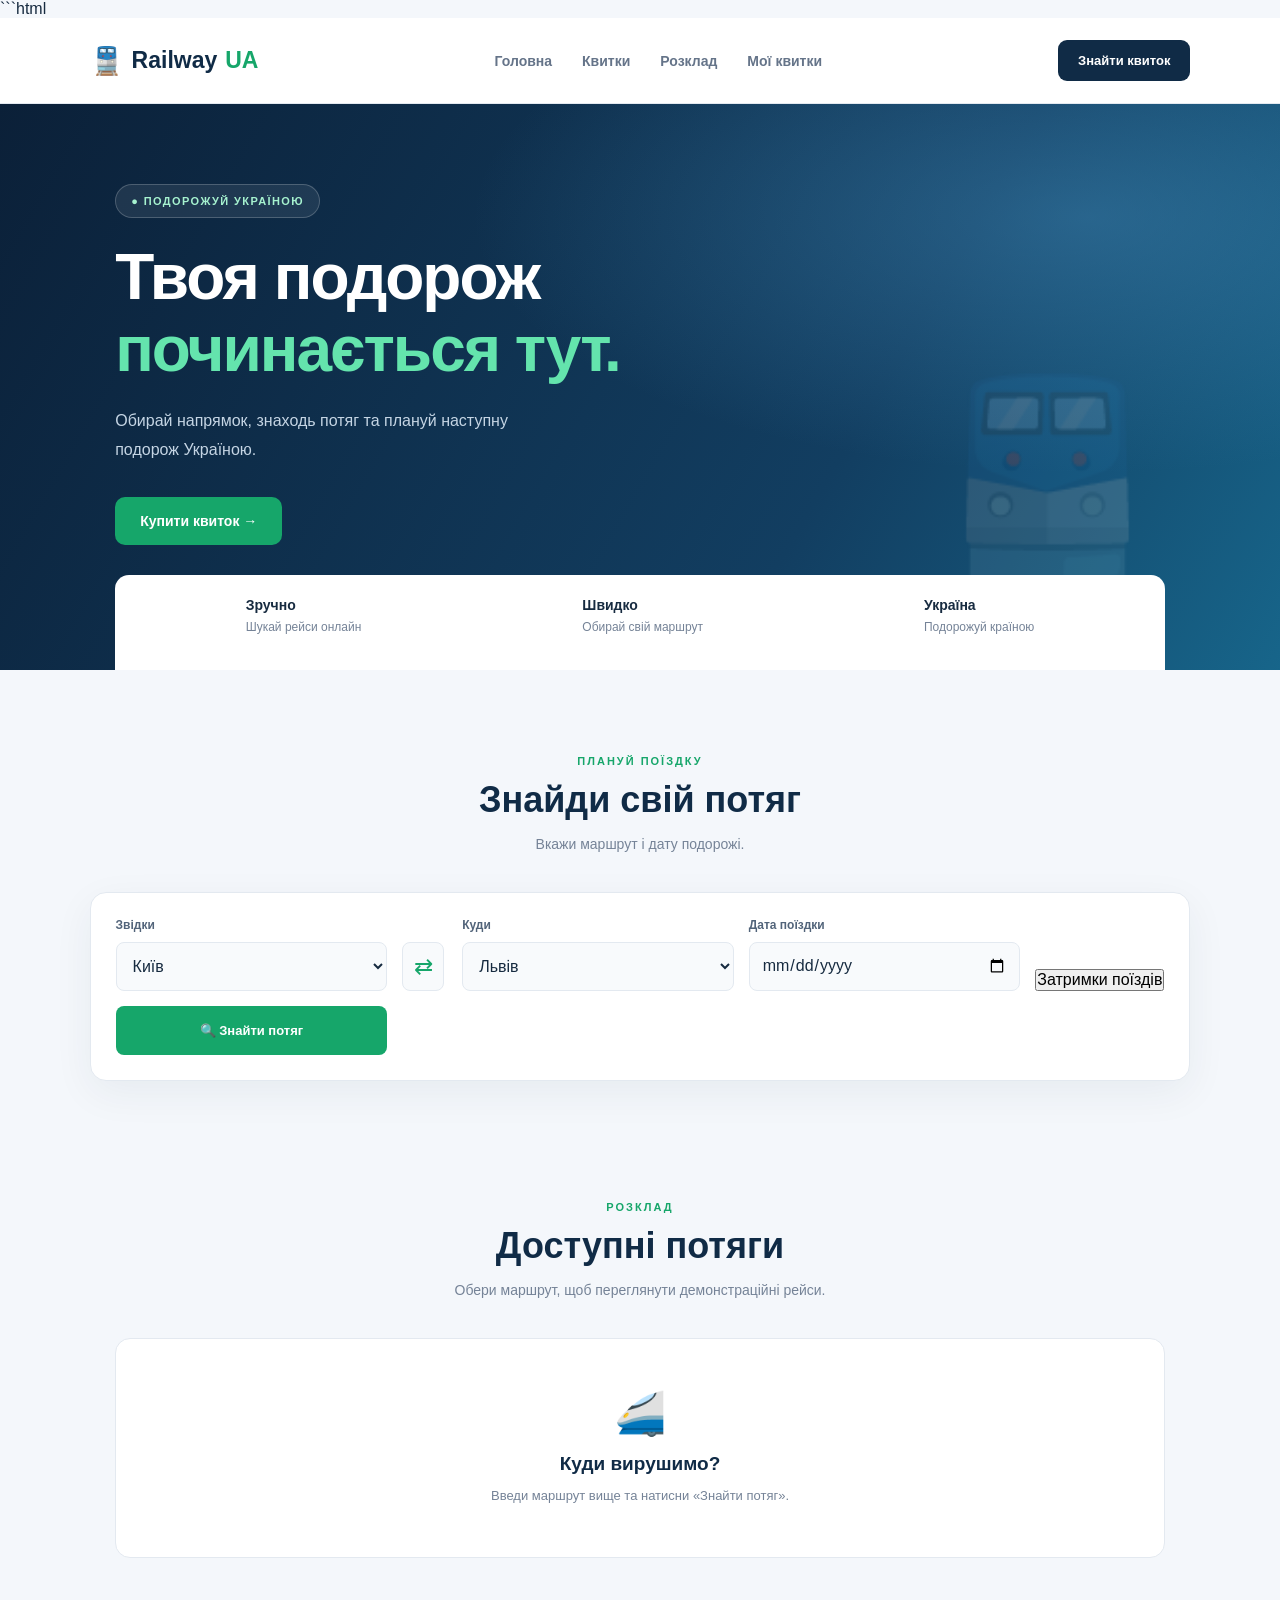
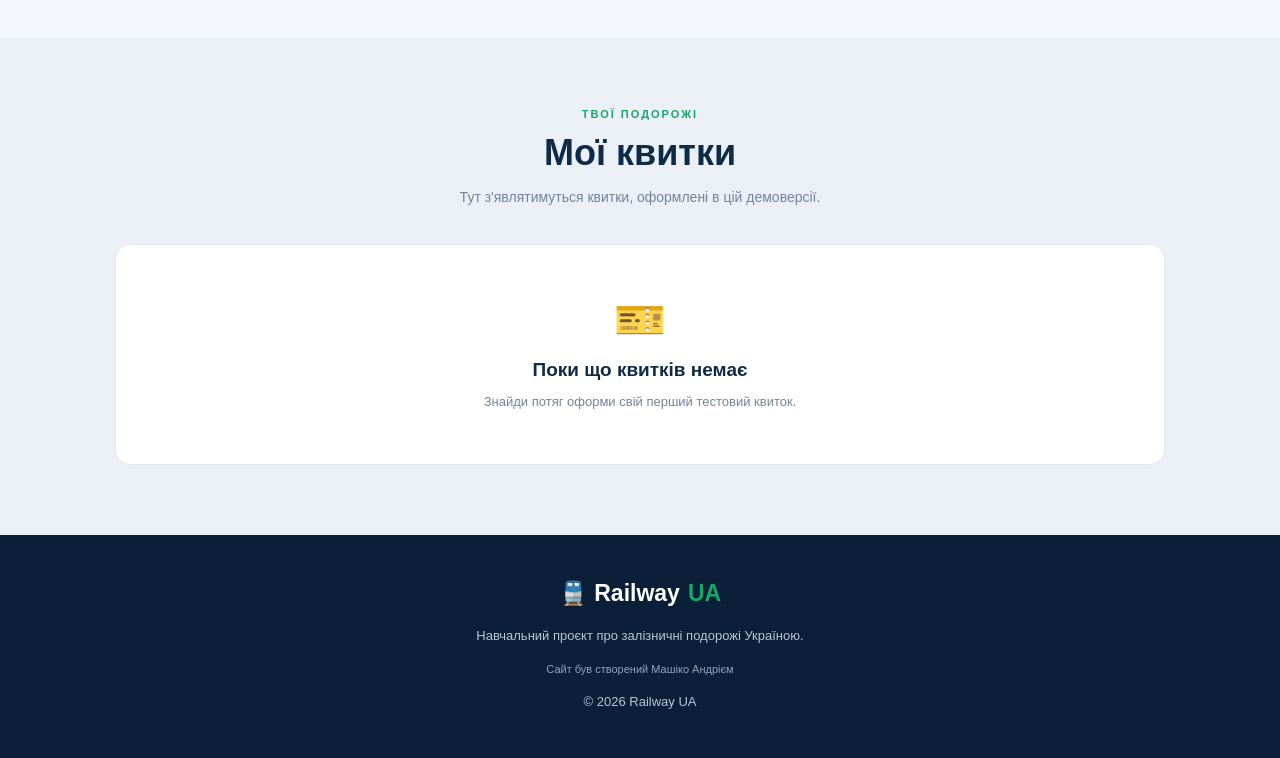
==== index.html @ c81f7837 "змінено назви" ====
```html
<!DOCTYPE html>
<html lang="uk">
<head>
    <meta charset="UTF-8">
    <meta name="viewport" content="width=device-width, initial-scale=1.0">

    <title>Railway UA — Квитки на потяг</title>

    <link rel="stylesheet" href="style.css">
</head>
<body>

    <!-- Шапка сайту -->
    <header class="header">
        <a href="#" class="logo">
            <span class="logo-icon">🚆</span>
            Railway<span>UA</span>
        </a>

        <nav class="navigation">
            <a href="#home">Головна</a>
            <a href="#tickets">Квитки</a>
            <a href="#schedule">Розклад</a>
            <a href="#my-tickets">Мої квитки</a>
        </nav>

        <a href="#tickets" class="header-button">Знайти квиток</a>
    </header>


    <!-- Головний банер -->
    <section class="hero" id="home">

        <div class="hero-content">
            <div class="hero-label">
                ● ПОДОРОЖУЙ УКРАЇНОЮ
            </div>

            <h1>
                Твоя подорож<br>
                <span>починається тут.</span>
            </h1>

            <p>
                Обирай напрямок, знаходь потяг
                та плануй наступну подорож Україною.
            </p>

            <a href="#tickets" class="hero-button">
                Купити квиток →
            </a>
        </div>

        <div class="hero-info">
            <div>
                <strong>Зручно</strong>
                <span>Шукай рейси онлайн</span>
            </div>

            <div>
                <strong>Швидко</strong>
                <span>Обирай свій маршрут</span>
            </div>

            <div>
                <strong>Україна</strong>
                <span>Подорожуй країною</span>
            </div>
        </div>

    </section>


    <!-- Пошук квитків -->
    <section class="booking-section" id="tickets">

        <div class="section-heading">
            <span class="section-label">ПЛАНУЙ ПОЇЗДКУ</span>
            <h2>Знайди свій потяг</h2>
            <p>Вкажи маршрут і дату подорожі.</p>
        </div>

        <form class="booking-form" id="search-form">

            <div class="input-group">
                <label for="from">Звідки</label>

                <select id="from" required>
                    <option value="Київ">Київ</option>
                    <option value="Львів">Львів</option>
                    <option value="Одеса">Одеса</option>
                    <option value="Харків">Харків</option>
                    <option value="Дніпро">Дніпро</option>
                    <option value="Івано-Франківськ">
                        Івано-Франківськ
                    </option>
                </select>
            </div>

            <button
                type="button"
                class="swap-button"
                id="swap-cities"
                title="Поміняти міста місцями"
            >
                ⇄
            </button>

            <div class="input-group">
                <label for="to">Куди</label>

                <select id="to" required>
                    <option value="Львів">Львів</option>
                    <option value="Київ">Київ</option>
                    <option value="Одеса">Одеса</option>
                    <option value="Харків">Харків</option>
                    <option value="Дніпро">Дніпро</option>
                    <option value="Івано-Франківськ">
                        Івано-Франківськ
                    </option>
                </select>
            </div>

            <div class="input-group">
                <label for="date">Дата поїздки</label>
                <input type="date" id="date" required>
            </div>

            <button onclick="window.location.href='zapiznec.html'">
                Затримки поїздів
            </button>

            <button type="submit" class="search-button">
                🔍 Знайти потяг
            </button>

        </form>

    </section>


    <!-- Розклад потягів -->
    <section class="schedule-section" id="schedule">

        <div class="section-heading">
            <span class="section-label">РОЗКЛАД</span>
            <h2>Доступні потяги</h2>
            <p id="results-description">
                Обери маршрут, щоб переглянути демонстраційні рейси.
            </p>
        </div>

        <div id="train-results" class="train-results">

            <div class="empty-state">
                <div class="empty-icon">🚄</div>
                <h3>Куди вирушимо?</h3>
                <p>Введи маршрут вище та натисни «Знайти потяг».</p>
            </div>

        </div>

    </section>


    <!-- Мої квитки -->
    <section class="my-tickets-section" id="my-tickets">

        <div class="section-heading">
            <span class="section-label">ТВОЇ ПОДОРОЖІ</span>
            <h2>Мої квитки</h2>
            <p>Тут з'являтимуться квитки, оформлені в цій демоверсії.</p>
        </div>

        <div id="my-tickets-list" class="my-tickets-list">
            <div class="empty-state">
                <div class="empty-icon">🎫</div>
                <h3>Поки що квитків немає</h3>
                <p>Знайди потяг  оформи свій перший тестовий квиток.</p>
            </div>
        </div>

    </section>


    <!-- Підвал -->
    <footer class="footer">

        <a href="#home" class="logo footer-logo">
            🚆 Railway<span>UA</span>
        </a>

        <p>Навчальний проєкт про залізничні подорожі Україною.</p>

        <p class="footer-small">
            Сайт був створений Машіко Андрієм
        </p>

        <p>© 2026 Railway UA</p>

    </footer>


    <!-- Модальне вікно оформлення квитка -->
    <div class="modal-overlay" id="ticket-modal">

        <div class="modal">

            <button
                type="button"
                class="close-modal"
                id="close-modal"
                aria-label="Закрити"
            >
                
            </button>

            <div class="modal-icon">🎫</div>

            <h2>Оформлення квитка</h2>

            <p id="selected-train-info"></p>

            <form id="passenger-form">

                <div class="input-group">
                    <label for="passenger-name">Ім'я пасажира</label>

                    <input
                        type="text"
                        id="passenger-name"
                        placeholder="Наприклад, Андрій"
                        maxlength="60"
                        required
                    >
                </div>

                <div class="input-group">
                    <label for="seat">Місце у вагоні</label>

                    <select id="seat" required>
                        <option value="">Обери місце</option>
                        <option value="1">Місце 1</option>
                        <option value="2">Місце 2</option>
                        <option value="3">Місце 3</option>
                        <option value="4">Місце 4</option>
                        <option value="5">Місце 5</option>
                        <option value="6">Місце 6</option>
                    </select>
                </div>

                <button type="submit" class="search-button">
                    Оформити тестовий квиток
                </button>

            </form>

            <p class="demo-notice">
                Це демонстрація. Оплата не здійснюється.
            </p>

        </div>

    </div>


    <script src="script.js"></script>

</body>
</html>
---- style.css ----
:root {
    --blue: #102b46;
    --blue-light: #19466d;
    --green: #16a66a;
    --green-hover: #118653;
    --background: #f4f7fb;
    --text: #172b40;
    --muted: #758397;
    --white: #ffffff;
    --border: #e3e9f0;
}

* {
    margin: 0;
    padding: 0;
    box-sizing: border-box;
}

html {
    scroll-behavior: smooth;
    scroll-padding-top: 100px;
}

body {
    font-family: 'Inter', sans-serif;
    background: var(--background);
    color: var(--text);
}

a {
    text-decoration: none;
    color: inherit;
}

button,
input,
select {
    font: inherit;
}

button,
a,
select {
    -webkit-tap-highlight-color: transparent;
}

/* ШАПКА */

.header {
    height: 86px;
    padding: 0 7%;
    background: var(--white);
    display: flex;
    align-items: center;
    justify-content: space-between;
    gap: 25px;
    border-bottom: 1px solid var(--border);
}

.logo {
    display: flex;
    align-items: center;
    gap: 8px;
    color: var(--blue);
    font-size: 23px;
    font-weight: 800;
    white-space: nowrap;
}

.logo span:last-child {
    color: var(--green);
}

.logo-icon {
    font-size: 27px;
}

.navigation {
    display: flex;
    align-items: center;
    gap: 30px;
}

.navigation a {
    color: #657489;
    font-size: 14px;
    font-weight: 600;
    transition: color 0.2s;
}

.navigation a:hover {
    color: var(--green);
}

.header-button {
    background: var(--blue);
    color: white;
    padding: 13px 20px;
    border-radius: 9px;
    font-size: 13px;
    font-weight: 700;
    transition: 0.2s;
}

.header-button:hover {
    background: var(--green);
    transform: translateY(-2px);
}

/* ГОЛОВНИЙ БАНЕР */

.hero {
    position: relative;
    overflow: hidden;
    min-height: 490px;
    padding: 80px 9% 125px;
    color: white;

    background:
        radial-gradient(
            ellipse at 85% 20%,
            rgba(67, 139, 185, 0.45),
            transparent 40%
        ),
        linear-gradient(
            120deg,
            #0b2038,
            #123e61 65%,
            #17658a
        );
}

.hero::before {
    content: '🚆';
    position: absolute;
    right: 7%;
    bottom: 35px;
    font-size: clamp(100px, 18vw, 230px);
    opacity: 0.15;
    transform: scaleX(-1);
    pointer-events: none;
}

.hero-content {
    position: relative;
    z-index: 1;
    max-width: 670px;
    animation: appear 0.8s ease;
}

.hero-label {
    display: inline-block;
    padding: 10px 15px;
    border: 1px solid rgba(255, 255, 255, 0.2);
    border-radius: 30px;
    background: rgba(255, 255, 255, 0.08);
    color: #a6f2cf;
    font-size: 11px;
    font-weight: 800;
    letter-spacing: 1.4px;
    margin-bottom: 24px;
}

.hero h1 {
    font-size: clamp(36px, 5vw, 64px);
    line-height: 1.12;
    letter-spacing: -2px;
    margin-bottom: 22px;
}

.hero h1 span {
    color: #64e4ad;
}

.hero-content > p {
    max-width: 450px;
    color: #c5d5e4;
    font-size: 16px;
    line-height: 1.8;
    margin-bottom: 32px;
}

.hero-button {
    display: inline-block;
    padding: 16px 25px;
    border-radius: 10px;
    background: var(--green);
    color: white;
    font-size: 14px;
    font-weight: 700;
    transition: 0.25s;
}

.hero-button:hover {
    background: #1ac781;
    transform: translateY(-3px);
    box-shadow: 0 8px 25px rgba(22, 166, 106, 0.25);
}

.hero-info {
    position: absolute;
    z-index: 2;
    bottom: 0;
    left: 9%;
    right: 9%;
    min-height: 95px;
    padding: 22px 30px;
    background: white;
    color: var(--text);
    border-radius: 14px 14px 0 0;
    display: flex;
    justify-content: space-around;
    gap: 20px;
}

.hero-info div {
    display: flex;
    flex-direction: column;
    gap: 7px;
}

.hero-info strong {
    font-size: 14px;
}

.hero-info span {
    color: var(--muted);
    font-size: 12px;
}

/* ЗАГОЛОВКИ */

.section-heading {
    text-align: center;
    margin-bottom: 35px;
}

.section-label {
    display: inline-block;
    margin-bottom: 12px;
    color: var(--green);
    font-size: 11px;
    font-weight: 800;
    letter-spacing: 2px;
}

.section-heading h2 {
    color: var(--blue);
    font-size: clamp(25px, 3vw, 36px);
    margin-bottom: 12px;
}

.section-heading p {
    color: var(--muted);
    font-size: 14px;
    line-height: 1.7;
}

/* ПОШУК КВИТКІВ */

.booking-section {
    padding: 85px 7% 60px;
}

.booking-form {
    max-width: 1150px;
    margin: 0 auto;
    padding: 25px;
    display: grid;
    grid-template-columns: 1fr 45px 1fr 1fr auto;
    align-items: end;
    gap: 15px;
    background: white;
    border: 1px solid var(--border);
    border-radius: 16px;
    box-shadow: 0 12px 40px rgba(16, 43, 70, 0.06);
}

.input-group {
    display: flex;
    flex-direction: column;
    gap: 10px;
    min-width: 0;
}

.input-group label {
    color: #52647a;
    font-size: 12px;
    font-weight: 700;
}

.input-group select,
.input-group input {
    width: 100%;
    min-width: 0;
    height: 49px;
    padding: 0 12px;
    color: var(--text);
    background: #f8fafc;
    border: 1px solid var(--border);
    border-radius: 8px;
    outline: none;
    transition: 0.2s;
}

.input-group select:focus,
.input-group input:focus {
    border-color: var(--green);
    box-shadow: 0 0 0 3px rgba(22, 166, 106, 0.1);
}

.swap-button {
    width: 42px;
    height: 49px;
    border: 1px solid var(--border);
    border-radius: 8px;
    background: #f8fafc;
    color: var(--green);
    font-size: 23px;
    cursor: pointer;
    transition: 0.2s;
}

.swap-button:hover {
    background: #e6f8ef;
    transform: rotate(180deg);
}

.search-button {
    min-height: 49px;
    padding: 0 20px;
    border: none;
    border-radius: 8px;
    background: var(--green);
    color: white;
    font-size: 13px;
    font-weight: 700;
    cursor: pointer;
    transition: 0.2s;
}

.search-button:hover {
    background: var(--green-hover);
    transform: translateY(-2px);
}

/* РОЗКЛАД */

.schedule-section {
    padding: 60px 7% 80px;
}

.train-results,
.my-tickets-list {
    max-width: 1050px;
    margin: 0 auto;
    display: flex;
    flex-direction: column;
    gap: 18px;
}

.empty-state {
    padding: 50px 20px;
    text-align: center;
    background: white;
    border: 1px solid var(--border);
    border-radius: 15px;
}

.empty-icon {
    margin-bottom: 15px;
    font-size: 42px;
}

.empty-state h3 {
    margin-bottom: 10px;
    color: var(--blue);
    font-size: 19px;
}

.empty-state p {
    color: var(--muted);
    font-size: 13px;
    line-height: 1.7;
}

.train-card {
    display: grid;
    grid-template-columns: 1fr 1.5fr 1fr auto;
    align-items: center;
    gap: 25px;
    padding: 25px;
    background: white;
    border: 1px solid var(--border);
    border-radius: 14px;
    transition: 0.25s;
}

.train-card:hover {
    transform: translateY(-3px);
    box-shadow: 0 10px 30px rgba(16, 43, 70, 0.07);
    border-color: #b5e8d0;
}

.train-number {
    display: inline-block;
    margin-bottom: 9px;
    color: var(--green);
    font-size: 11px;
    font-weight: 800;
}

.train-name {
    color: var(--blue);
    font-size: 15px;
    font-weight: 800;
}

.train-route {
    display: flex;
    align-items: center;
    gap: 13px;
}

.train-time {
    color: var(--blue);
    font-size: 22px;
    font-weight: 800;
}

.train-city {
    margin-top: 6px;
    color: var(--muted);
    font-size: 12px;
}

.route-line {
    flex: 1;
    min-width: 25px;
    text-align: center;
    color: var(--green);
}

.train-duration {
    color: var(--muted);
    font-size: 12px;
    text-align: center;
    margin-top: 8px;
}

.train-price {
    color: var(--blue);
    font-size: 23px;
    font-weight: 800;
    white-space: nowrap;
}

.train-price small {
    font-size: 12px;
}

.buy-button {
    padding: 13px 18px;
    border: none;
    border-radius: 8px;
    background: var(--blue);
    color: white;
    font-size: 12px;
    font-weight: 700;
    cursor: pointer;
    transition: 0.2s;
}

.buy-button:hover {
    background: var(--green);
}

/* МОЇ КВИТКИ */

.my-tickets-section {
    padding: 70px 7%;
    background: #eaf0f6;
}

.ticket-card {
    padding: 25px;
    background: white;
    border: 1px solid var(--border);
    border-left: 5px solid var(--green);
    border-radius: 12px;
}

.ticket-card h3 {
    color: var(--blue);
    margin-bottom: 14px;
}

.ticket-card p {
    margin: 8px 0;
    color: #657489;
    font-size: 14px;
    overflow-wrap: anywhere;
}

.ticket-status {
    display: inline-block;
    margin-top: 12px;
    padding: 7px 11px;
    border-radius: 20px;
    background: #e6f8ef;
    color: #118653;
    font-size: 11px;
    font-weight: 800;
}

/* МОДАЛЬНЕ ВІКНО */

.modal-overlay {
    position: fixed;
    inset: 0;
    z-index: 100;
    padding: 20px;
    background: rgba(6, 21, 37, 0.72);
    display: none;
    align-items: center;
    justify-content: center;
    overflow-y: auto;
}

.modal-overlay.active {
    display: flex;
}

.modal {
    position: relative;
    width: 100%;
    max-width: 440px;
    padding: 35px;
    background: white;
    border-radius: 18px;
    animation: appear 0.25s ease;
}

.close-modal {
    position: absolute;
    top: 15px;
    right: 18px;
    width: 35px;
    height: 35px;
    border: none;
    border-radius: 50%;
    background: #f0f3f7;
    color: var(--blue);
    font-size: 25px;
    cursor: pointer;
}

.modal-icon {
    margin-bottom: 15px;
    font-size: 42px;
}

.modal h2 {
    margin-bottom: 15px;
    color: var(--blue);
    font-size: 25px;
}

#selected-train-info {
    margin-bottom: 25px;
    color: var(--muted);
    font-size: 13px;
    line-height: 1.8;
}

#passenger-form {
    display: flex;
    flex-direction: column;
    gap: 20px;
}

#passenger-form .search-button {
    width: 100%;
}

.demo-notice {
    margin-top: 20px;
    color: var(--muted);
    font-size: 11px;
    text-align: center;
    line-height: 1.6;
}

/* ПІДВАЛ */

.footer {
    padding: 45px 7%;
    background: #0b2038;
    color: #b8c7d7;
    text-align: center;
}

.footer-logo {
    justify-content: center;
    margin-bottom: 18px;
    color: white;
}

.footer > p {
    margin-top: 13px;
    font-size: 13px;
    line-height: 1.7;
}

.footer-small {
    color: #91a5b9;
    font-size: 11px !important;
}

/* АНІМАЦІЇ */

@keyframes appear {
    from {
        opacity: 0;
        transform: translateY(15px);
    }

    to {
        opacity: 1;
        transform: translateY(0);
    }
}

/* АДАПТИВНІСТЬ */

@media (max-width: 1050px) {
    .header {
        padding: 0 4%;
    }

    .navigation {
        gap: 15px;
    }

    .booking-form {
        grid-template-columns: 1fr 42px 1fr;
    }

    .booking-form .input-group:nth-of-type(3) {
        grid-column: 1 / 3;
    }

    .booking-form .search-button {
        grid-column: 3;
    }

    .train-card {
        grid-template-columns: 1fr 1.5fr;
    }

    .train-price {
        align-self: center;
    }

    .buy-button {
        justify-self: end;
    }
}

@media (max-width: 700px) {
    .header {
        min-height: 75px;
        height: auto;
        padding: 18px 5%;
        flex-wrap: wrap;
    }

    .logo {
        font-size: 20px;
    }

    .navigation {
        order: 3;
        width: 100%;
        justify-content: center;
        flex-wrap: wrap;
        gap: 15px 20px;
    }

    .navigation a {
        font-size: 12px;
    }

    .header-button {
        padding: 11px 13px;
        font-size: 11px;
    }

    .hero {
        min-height: 520px;
        padding: 65px 6% 145px;
    }

    .hero h1 {
        letter-spacing: -1px;
    }

    .hero-info {
        left: 0;
        right: 0;
        padding: 18px 5%;
        gap: 12px;
    }

    .hero-info strong {
        font-size: 12px;
    }

    .hero-info span {
        font-size: 10px;
        line-height: 1.5;
    }

    .booking-section,
    .schedule-section,
    .my-tickets-section {
        padding: 55px 5%;
    }

    .booking-form {
        grid-template-columns: 1fr;
        padding: 20px;
    }

    .booking-form .input-group:nth-of-type(3),
    .booking-form .search-button {
        grid-column: auto;
    }

    .swap-button {
        justify-self: center;
        transform: rotate(90deg);
    }

    .swap-button:hover {
        transform: rotate(270deg);
    }

    .train-card {
        grid-template-columns: 1fr;
        gap: 18px;
        padding: 22px;
    }

    .train-route {
        max-width: 100%;
    }

    .buy-button {
        width: 100%;
    }

    .modal {
        padding: 30px 22px;
    }
}
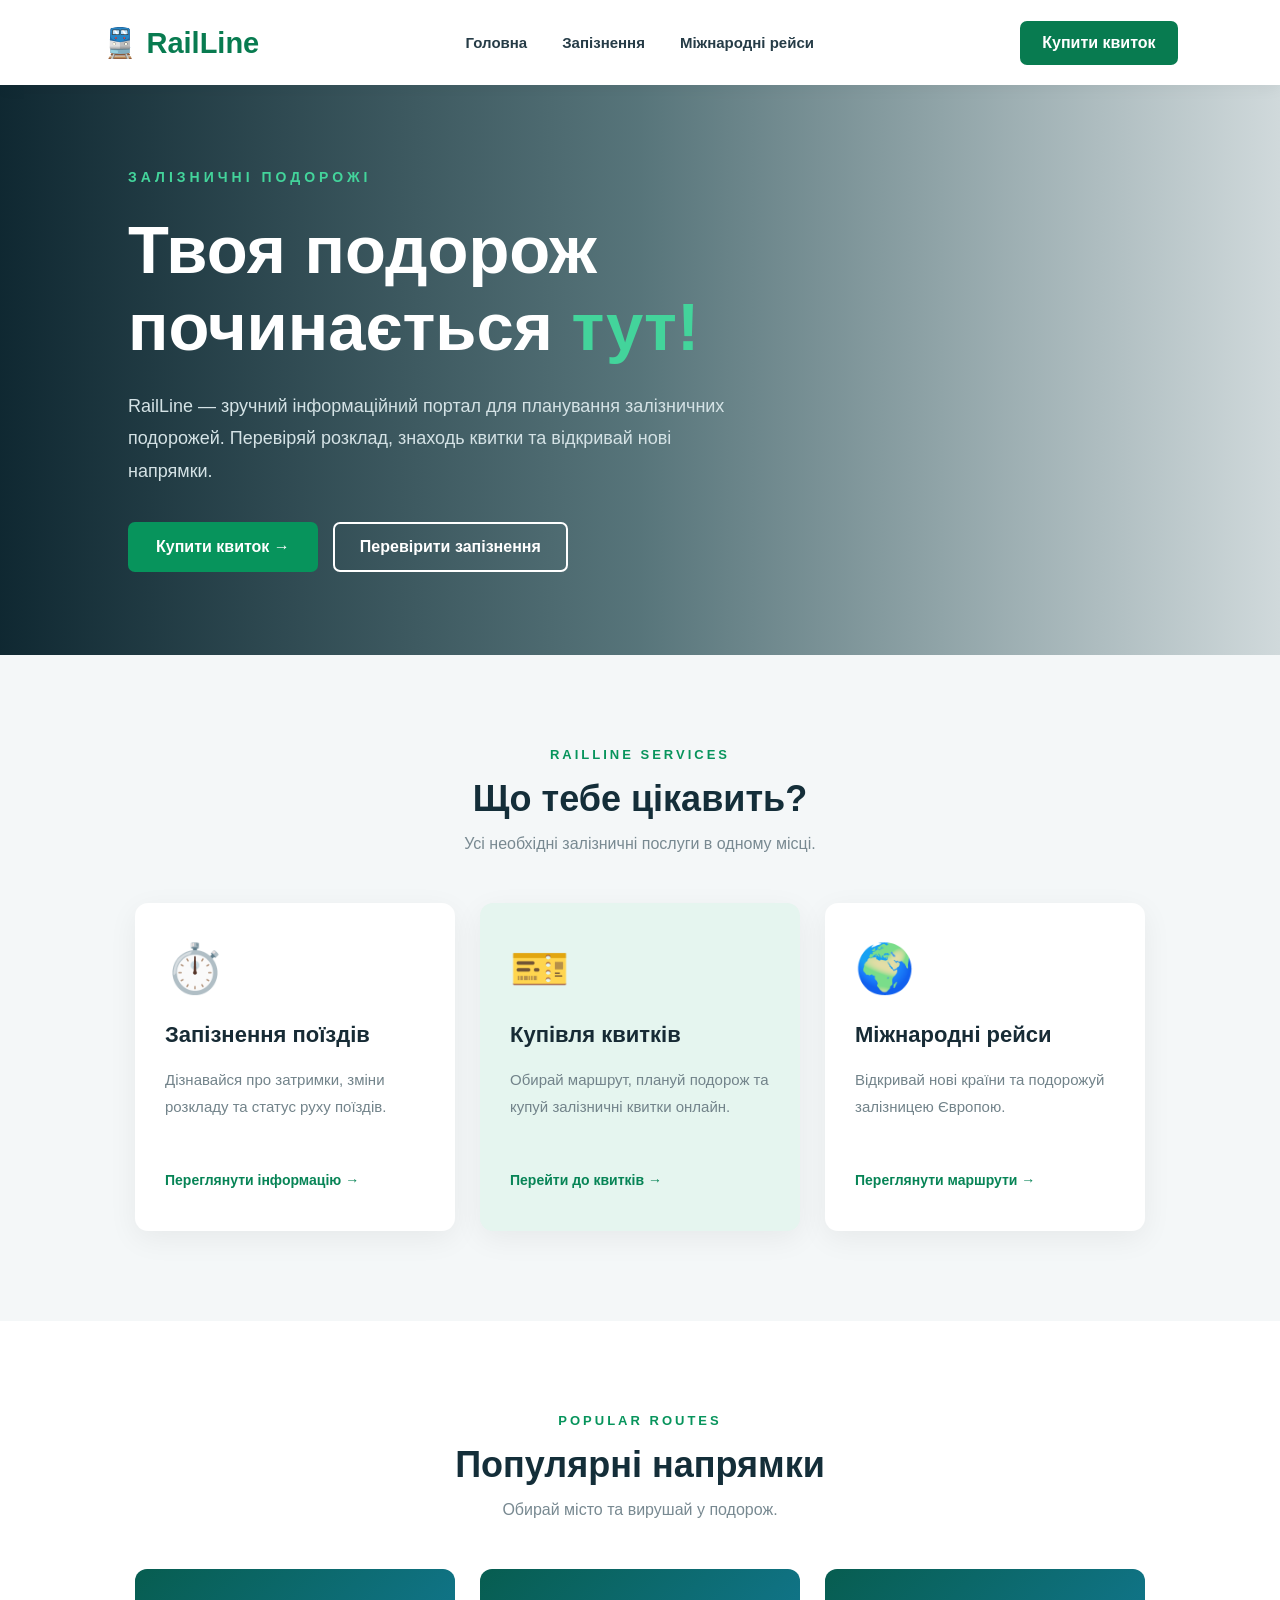
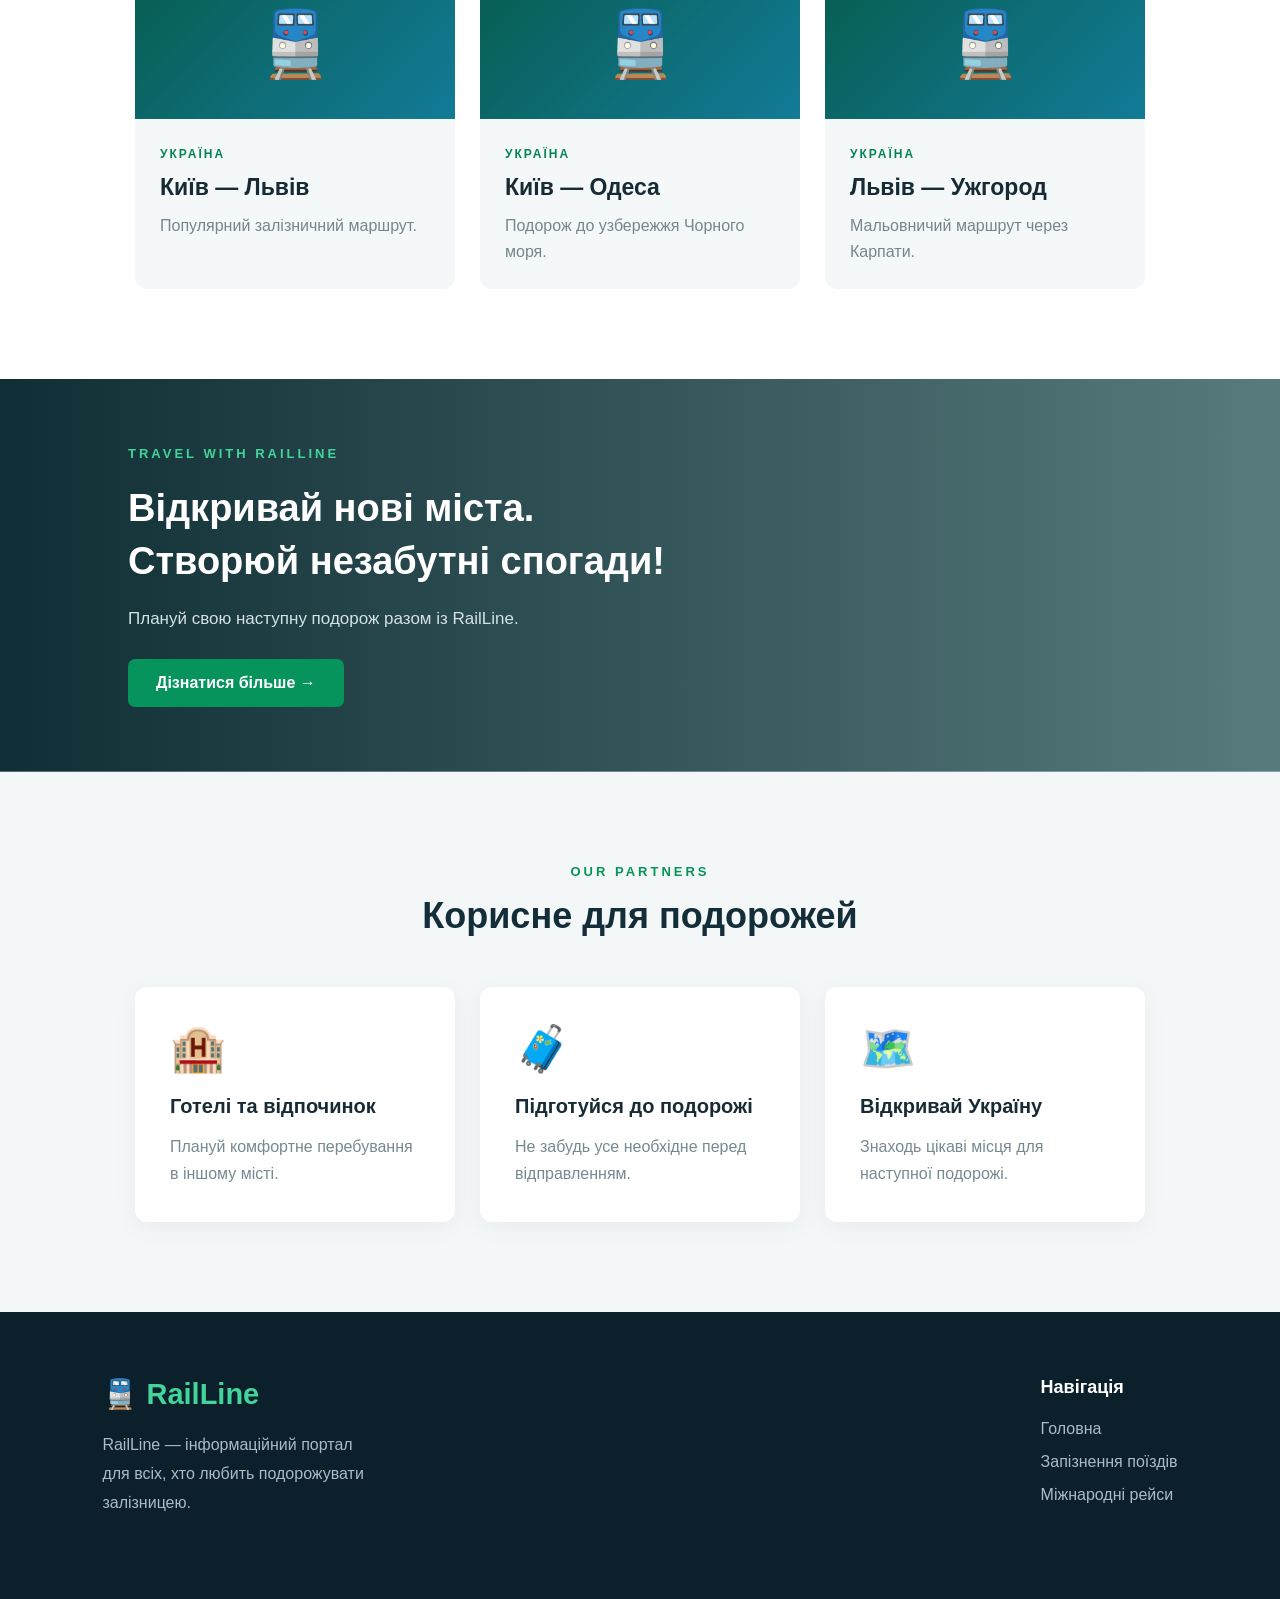
==== commit a44fff5d: "оновленно сайт" ====
--- a/index.html
+++ b/index.html
@@ -1,272 +1,320 @@
-```html
+
 <!DOCTYPE html>
 <html lang="uk">
+
 <head>
     <meta charset="UTF-8">
     <meta name="viewport" content="width=device-width, initial-scale=1.0">
 
-    <title>Railway UA — Квитки на потяг</title>
-
-    <link rel="stylesheet" href="style.css">
+    <title>RailLine — Залізничні подорожі</title>
+
+    <link rel="stylesheet" href="index.css">
 </head>
+
 <body>
 
-    <!-- Шапка сайту -->
-    <header class="header">
-        <a href="#" class="logo">
-            <span class="logo-icon">🚆</span>
-            Railway<span>UA</span>
+<!-- ШАПКА САЙТУ -->
+
+<header>
+
+    <div class="logo">
+        🚆 RailLine
+    </div>
+
+    <nav>
+        <a href="index.html">Головна</a>
+        <a href="zapiznec.html">Запізнення</a>
+        <a href="mizhnarodni.html">Міжнародні рейси</a>
+    </nav>
+
+    <a href="https://booking.uz.gov.ua/" class="header-button">
+        Купити квиток
+    </a>
+
+</header>
+
+
+<!-- ГОЛОВНИЙ БАНЕР -->
+
+<section class="hero">
+
+    <div class="hero-content">
+
+        <span class="hero-label">ЗАЛІЗНИЧНІ ПОДОРОЖІ</span>
+
+        <h1>
+            Твоя подорож<br>
+            починається <span>тут!</span>
+        </h1>
+
+        <p>
+            RailLine — зручний інформаційний портал
+            для планування залізничних подорожей.
+            Перевіряй розклад, знаходь квитки
+            та відкривай нові напрямки.
+        </p>
+
+        <div class="hero-buttons">
+
+            <a href="https://booking.uz.gov.ua/" class="green-button">
+                Купити квиток →
+            </a>
+
+            <a href="zapiznec.html" class="outline-button">
+                Перевірити запізнення
+            </a>
+
+        </div>
+
+    </div>
+
+</section>
+
+
+<!-- ОСНОВНІ ПОСЛУГИ -->
+
+<section class="services">
+
+    <div class="section-heading">
+
+        <span>RAILLINE SERVICES</span>
+
+        <h2>Що тебе цікавить?</h2>
+
+        <p>
+            Усі необхідні залізничні послуги в одному місці.
+        </p>
+
+    </div>
+
+
+    <div class="service-container">
+
+
+        <!-- ЗАПІЗНЕННЯ -->
+
+        <div class="service-card">
+
+            <div class="service-icon">⏱️</div>
+
+            <h3>Запізнення поїздів</h3>
+
+            <p>
+                Дізнавайся про затримки,
+                зміни розкладу та статус руху поїздів.
+            </p>
+
+            <a href="zapiznec.html">
+                Переглянути інформацію →
+            </a>
+
+        </div>
+
+
+        <!-- КВИТКИ -->
+
+        <div class="service-card featured">
+
+            <div class="service-icon">🎫</div>
+
+            <h3>Купівля квитків</h3>
+
+            <p>
+                Обирай маршрут, плануй подорож
+                та купуй залізничні квитки онлайн.
+            </p>
+
+            <a href="https://booking.uz.gov.ua/">
+                Перейти до квитків →
+            </a>
+
+        </div>
+
+
+        <!-- МІЖНАРОДНІ РЕЙСИ -->
+
+        <div class="service-card">
+
+            <div class="service-icon">🌍</div>
+
+            <h3>Міжнародні рейси</h3>
+
+            <p>
+                Відкривай нові країни та
+                подорожуй залізницею Європою.
+            </p>
+
+            <a href="mizhnarodni.html">
+                Переглянути маршрути →
+            </a>
+
+        </div>
+
+    </div>
+
+</section>
+
+
+<!-- ПОПУЛЯРНІ НАПРЯМКИ -->
+
+<section class="directions">
+
+    <div class="section-heading">
+
+        <span>POPULAR ROUTES</span>
+
+        <h2>Популярні напрямки</h2>
+
+        <p>
+            Обирай місто та вирушай у подорож.
+        </p>
+
+    </div>
+
+
+    <div class="direction-container">
+
+        <div class="direction-card">
+
+            <div class="direction-top">🚆</div>
+
+            <div class="direction-info">
+                <span>УКРАЇНА</span>
+                <h3>Київ — Львів</h3>
+                <p>Популярний залізничний маршрут.</p>
+            </div>
+
+        </div>
+
+
+        <div class="direction-card">
+
+            <div class="direction-top">🚆</div>
+
+            <div class="direction-info">
+                <span>УКРАЇНА</span>
+                <h3>Київ — Одеса</h3>
+                <p>Подорож до узбережжя Чорного моря.</p>
+            </div>
+
+        </div>
+
+
+        <div class="direction-card">
+
+            <div class="direction-top">🚆</div>
+
+            <div class="direction-info">
+                <span>УКРАЇНА</span>
+                <h3>Львів — Ужгород</h3>
+                <p>Мальовничий маршрут через Карпати.</p>
+            </div>
+
+        </div>
+
+    </div>
+
+</section>
+
+
+<!-- РЕКЛАМНИЙ БАНЕР -->
+
+<section class="big-ad">
+
+    <div class="ad-content">
+
+        <span>TRAVEL WITH RAILLINE</span>
+
+        <h2>
+            Відкривай нові міста.<br>
+            Створюй незабутні спогади!
+        </h2>
+
+        <p>
+            Плануй свою наступну подорож
+            разом із RailLine.
+        </p>
+
+        <a href="mizhnarodni.html">
+            Дізнатися більше →
         </a>
 
-        <nav class="navigation">
-            <a href="#home">Головна</a>
-            <a href="#tickets">Квитки</a>
-            <a href="#schedule">Розклад</a>
-            <a href="#my-tickets">Мої квитки</a>
-        </nav>
-
-        <a href="#tickets" class="header-button">Знайти квиток</a>
-    </header>
-
-
-    <!-- Головний банер -->
-    <section class="hero" id="home">
-
-        <div class="hero-content">
-            <div class="hero-label">
-                ● ПОДОРОЖУЙ УКРАЇНОЮ
-            </div>
-
-            <h1>
-                Твоя подорож<br>
-                <span>починається тут.</span>
-            </h1>
+    </div>
+
+</section>
+
+
+<!-- РЕКЛАМНІ КАРТКИ -->
+
+<section class="advertising">
+
+    <div class="section-heading">
+
+        <span>OUR PARTNERS</span>
+
+        <h2>Корисне для подорожей</h2>
+
+    </div>
+
+
+    <div class="ad-container">
+
+        <div class="ad-card">
+            <div class="ad-icon">🏨</div>
+            <h3>Готелі та відпочинок</h3>
+            <p>Плануй комфортне перебування в іншому місті.</p>
+        </div>
+
+
+        <div class="ad-card">
+            <div class="ad-icon">🧳</div>
+            <h3>Підготуйся до подорожі</h3>
+            <p>Не забудь усе необхідне перед відправленням.</p>
+        </div>
+
+
+        <div class="ad-card">
+            <div class="ad-icon">🗺️</div>
+            <h3>Відкривай Україну</h3>
+            <p>Знаходь цікаві місця для наступної подорожі.</p>
+        </div>
+
+    </div>
+
+</section>
+
+
+<!-- ПІДВАЛ САЙТУ -->
+
+<footer>
+
+    <div class="footer-container">
+
+
+        <div class="footer-about">
+
+            <h2>🚆 RailLine</h2>
 
             <p>
-                Обирай напрямок, знаходь потяг
-                та плануй наступну подорож Україною.
+                RailLine — інформаційний портал
+                для всіх, хто любить подорожувати
+                залізницею.
             </p>
 
-            <a href="#tickets" class="hero-button">
-                Купити квиток →
-            </a>
-        </div>
-
-        <div class="hero-info">
-            <div>
-                <strong>Зручно</strong>
-                <span>Шукай рейси онлайн</span>
-            </div>
-
-            <div>
-                <strong>Швидко</strong>
-                <span>Обирай свій маршрут</span>
-            </div>
-
-            <div>
-                <strong>Україна</strong>
-                <span>Подорожуй країною</span>
-            </div>
-        </div>
-
-    </section>
-
-
-    <!-- Пошук квитків -->
-    <section class="booking-section" id="tickets">
-
-        <div class="section-heading">
-            <span class="section-label">ПЛАНУЙ ПОЇЗДКУ</span>
-            <h2>Знайди свій потяг</h2>
-            <p>Вкажи маршрут і дату подорожі.</p>
-        </div>
-
-        <form class="booking-form" id="search-form">
-
-            <div class="input-group">
-                <label for="from">Звідки</label>
-
-                <select id="from" required>
-                    <option value="Київ">Київ</option>
-                    <option value="Львів">Львів</option>
-                    <option value="Одеса">Одеса</option>
-                    <option value="Харків">Харків</option>
-                    <option value="Дніпро">Дніпро</option>
-                    <option value="Івано-Франківськ">
-                        Івано-Франківськ
-                    </option>
-                </select>
-            </div>
-
-            <button
-                type="button"
-                class="swap-button"
-                id="swap-cities"
-                title="Поміняти міста місцями"
-            >
-                ⇄
-            </button>
-
-            <div class="input-group">
-                <label for="to">Куди</label>
-
-                <select id="to" required>
-                    <option value="Львів">Львів</option>
-                    <option value="Київ">Київ</option>
-                    <option value="Одеса">Одеса</option>
-                    <option value="Харків">Харків</option>
-                    <option value="Дніпро">Дніпро</option>
-                    <option value="Івано-Франківськ">
-                        Івано-Франківськ
-                    </option>
-                </select>
-            </div>
-
-            <div class="input-group">
-                <label for="date">Дата поїздки</label>
-                <input type="date" id="date" required>
-            </div>
-
-            <button onclick="window.location.href='zapiznec.html'">
-                Затримки поїздів
-            </button>
-
-            <button type="submit" class="search-button">
-                🔍 Знайти потяг
-            </button>
-
-        </form>
-
-    </section>
-
-
-    <!-- Розклад потягів -->
-    <section class="schedule-section" id="schedule">
-
-        <div class="section-heading">
-            <span class="section-label">РОЗКЛАД</span>
-            <h2>Доступні потяги</h2>
-            <p id="results-description">
-                Обери маршрут, щоб переглянути демонстраційні рейси.
-            </p>
-        </div>
-
-        <div id="train-results" class="train-results">
-
-            <div class="empty-state">
-                <div class="empty-icon">🚄</div>
-                <h3>Куди вирушимо?</h3>
-                <p>Введи маршрут вище та натисни «Знайти потяг».</p>
-            </div>
-
-        </div>
-
-    </section>
-
-
-    <!-- Мої квитки -->
-    <section class="my-tickets-section" id="my-tickets">
-
-        <div class="section-heading">
-            <span class="section-label">ТВОЇ ПОДОРОЖІ</span>
-            <h2>Мої квитки</h2>
-            <p>Тут з'являтимуться квитки, оформлені в цій демоверсії.</p>
-        </div>
-
-        <div id="my-tickets-list" class="my-tickets-list">
-            <div class="empty-state">
-                <div class="empty-icon">🎫</div>
-                <h3>Поки що квитків немає</h3>
-                <p>Знайди потяг  оформи свій перший тестовий квиток.</p>
-            </div>
-        </div>
-
-    </section>
-
-
-    <!-- Підвал -->
-    <footer class="footer">
-
-        <a href="#home" class="logo footer-logo">
-            🚆 Railway<span>UA</span>
-        </a>
-
-        <p>Навчальний проєкт про залізничні подорожі Україною.</p>
-
-        <p class="footer-small">
-            Сайт був створений Машіко Андрієм
-        </p>
-
-        <p>© 2026 Railway UA</p>
-
-    </footer>
-
-
-    <!-- Модальне вікно оформлення квитка -->
-    <div class="modal-overlay" id="ticket-modal">
-
-        <div class="modal">
-
-            <button
-                type="button"
-                class="close-modal"
-                id="close-modal"
-                aria-label="Закрити"
-            >
-                
-            </button>
-
-            <div class="modal-icon">🎫</div>
-
-            <h2>Оформлення квитка</h2>
-
-            <p id="selected-train-info"></p>
-
-            <form id="passenger-form">
-
-                <div class="input-group">
-                    <label for="passenger-name">Ім'я пасажира</label>
-
-                    <input
-                        type="text"
-                        id="passenger-name"
-                        placeholder="Наприклад, Андрій"
-                        maxlength="60"
-                        required
-                    >
-                </div>
-
-                <div class="input-group">
-                    <label for="seat">Місце у вагоні</label>
-
-                    <select id="seat" required>
-                        <option value="">Обери місце</option>
-                        <option value="1">Місце 1</option>
-                        <option value="2">Місце 2</option>
-                        <option value="3">Місце 3</option>
-                        <option value="4">Місце 4</option>
-                        <option value="5">Місце 5</option>
-                        <option value="6">Місце 6</option>
-                    </select>
-                </div>
-
-                <button type="submit" class="search-button">
-                    Оформити тестовий квиток
-                </button>
-
-            </form>
-
-            <p class="demo-notice">
-                Це демонстрація. Оплата не здійснюється.
-            </p>
-
-        </div>
-
-    </div>
-
-
-    <script src="script.js"></script>
-
-</body>
-</html>
-
+        </div>
+
+
+        <div class="footer-links">
+
+            <h3>Навігація</h3>
+
+            <a href="index.html">Головна</a>
+
+            <a href="zapiznec.html">Запізнення поїздів</a>
+
+            <a href="mizhnarodni.html">Міжнародні рейси</a>
+
+        </div>
+
+
+        
--- a/index.css
+++ b/index.css
@@ -0,0 +1,622 @@
+
+/* ЗАГАЛЬНІ НАЛАШТУВАННЯ */
+
+* {
+    margin: 0;
+    padding: 0;
+    box-sizing: border-box;
+}
+
+body {
+    font-family: Arial, sans-serif;
+    background: #f4f7f8;
+    color: #172b35;
+}
+
+html {
+    scroll-behavior: smooth;
+}
+
+
+/* ШАПКА */
+
+header {
+    height: 85px;
+    background: #ffffff;
+    padding: 0 8%;
+
+    display: flex;
+    align-items: center;
+    justify-content: space-between;
+
+    box-shadow: 0 3px 15px rgba(0,0,0,0.05);
+
+    position: relative;
+    z-index: 10;
+}
+
+.logo {
+    font-size: 29px;
+    font-weight: bold;
+    color: #087b50;
+}
+
+nav {
+    display: flex;
+    gap: 35px;
+}
+
+nav a {
+    text-decoration: none;
+    color: #263c47;
+    font-size: 15px;
+    font-weight: bold;
+    transition: 0.3s;
+}
+
+nav a:hover {
+    color: #07945c;
+}
+
+.header-button {
+    background: #087b50;
+    color: white;
+
+    text-decoration: none;
+    padding: 13px 22px;
+
+    border-radius: 7px;
+    font-weight: bold;
+
+    transition: 0.3s;
+}
+
+.header-button:hover {
+    background: #045c3d;
+    transform: translateY(-3px);
+}
+
+
+/* ГОЛОВНИЙ БАНЕР */
+
+.hero {
+    min-height: 570px;
+
+    background:
+        linear-gradient(
+            90deg,
+            rgba(3, 29, 39, 0.95),
+            rgba(3, 47, 55, 0.65),
+            rgba(3, 47, 55, 0.15)
+        ),
+        url("https://images.unsplash.com/photo-1474487548417-781cb71495f3?auto=format&fit=crop&w=2000&q=85");
+
+    background-size: cover;
+    background-position: center;
+
+    display: flex;
+    align-items: center;
+
+    padding: 70px 10%;
+    color: white;
+}
+
+.hero-content {
+    max-width: 700px;
+}
+
+.hero-label {
+    color: #43d49b;
+    font-size: 14px;
+    letter-spacing: 4px;
+    font-weight: bold;
+}
+
+.hero h1 {
+    font-size: 67px;
+    line-height: 1.15;
+    margin: 25px 0;
+}
+
+.hero h1 span {
+    color: #43d49b;
+}
+
+.hero p {
+    font-size: 18px;
+    line-height: 1.8;
+    color: #d4e2e5;
+
+    max-width: 600px;
+
+    margin-bottom: 35px;
+}
+
+.hero-buttons {
+    display: flex;
+    gap: 15px;
+    flex-wrap: wrap;
+}
+
+.green-button {
+    background: #07945c;
+    color: white;
+
+    padding: 16px 28px;
+    border-radius: 7px;
+
+    text-decoration: none;
+    font-weight: bold;
+
+    transition: 0.3s;
+}
+
+.green-button:hover {
+    background: #06b875;
+    transform: translateY(-4px);
+}
+
+.outline-button {
+    border: 2px solid white;
+    color: white;
+
+    padding: 14px 25px;
+    border-radius: 7px;
+
+    text-decoration: none;
+    font-weight: bold;
+
+    transition: 0.3s;
+}
+
+.outline-button:hover {
+    background: white;
+    color: #063d36;
+}
+
+
+/* ЗАГОЛОВКИ СЕКЦІЙ */
+
+.section-heading {
+    text-align: center;
+    margin-bottom: 50px;
+}
+
+.section-heading span {
+    color: #07945c;
+    font-size: 13px;
+    font-weight: bold;
+    letter-spacing: 3px;
+}
+
+.section-heading h2 {
+    font-size: 36px;
+    margin: 15px 0;
+    color: #142e39;
+}
+
+.section-heading p {
+    color: #788991;
+    font-size: 16px;
+}
+
+
+/* ПОСЛУГИ */
+
+.services {
+    padding: 90px 8%;
+    background: #f4f7f8;
+}
+
+.service-container {
+    display: flex;
+    justify-content: center;
+    gap: 25px;
+    flex-wrap: wrap;
+}
+
+.service-card {
+    background: white;
+
+    width: 320px;
+    padding: 38px 30px;
+
+    border-radius: 13px;
+
+    box-shadow: 0 8px 30px rgba(0,0,0,0.06);
+
+    transition: 0.3s;
+
+    border-bottom: 4px solid transparent;
+}
+
+.service-card:hover {
+    transform: translateY(-10px);
+    border-bottom: 4px solid #07945c;
+
+    box-shadow: 0 15px 35px rgba(0,0,0,0.10);
+}
+
+.service-icon {
+    font-size: 48px;
+    margin-bottom: 25px;
+}
+
+.service-card h3 {
+    font-size: 22px;
+    margin-bottom: 18px;
+}
+
+.service-card p {
+    color: #72838a;
+    line-height: 1.8;
+    font-size: 15px;
+
+    min-height: 80px;
+    margin-bottom: 25px;
+}
+
+.service-card a {
+    display: inline-block;
+
+    text-decoration: none;
+    color: #078456;
+
+    font-weight: bold;
+    font-size: 14px;
+
+    transition: 0.3s;
+}
+
+.service-card a:hover {
+    color: #034c34;
+    transform: translateX(5px);
+}
+
+.featured {
+    background: #e5f5ef;
+}
+
+
+/* ПОПУЛЯРНІ НАПРЯМКИ */
+
+.directions {
+    padding: 90px 8%;
+    background: white;
+}
+
+.direction-container {
+    display: flex;
+    justify-content: center;
+    gap: 25px;
+    flex-wrap: wrap;
+}
+
+.direction-card {
+    background: #f4f8f8;
+
+    width: 320px;
+
+    border-radius: 12px;
+    overflow: hidden;
+
+    transition: 0.3s;
+}
+
+.direction-card:hover {
+    transform: translateY(-8px);
+    box-shadow: 0 10px 30px rgba(0,0,0,0.09);
+}
+
+.direction-top {
+    height: 150px;
+
+    background: linear-gradient(135deg, #075d50, #137b98);
+
+    display: flex;
+    justify-content: center;
+    align-items: center;
+
+    font-size: 65px;
+}
+
+.direction-info {
+    padding: 25px;
+}
+
+.direction-info span {
+    color: #078456;
+    font-size: 12px;
+    font-weight: bold;
+    letter-spacing: 2px;
+}
+
+.direction-info h3 {
+    font-size: 23px;
+    margin: 12px 0;
+}
+
+.direction-info p {
+    color: #75868d;
+    line-height: 1.6;
+}
+
+
+/* ВЕЛИКИЙ РЕКЛАМНИЙ БАНЕР */
+
+.big-ad {
+    min-height: 380px;
+
+    background:
+        linear-gradient(
+            90deg,
+            rgba(3, 35, 42, 0.95),
+            rgba(3, 57, 60, 0.65)
+        ),
+        url("https://images.unsplash.com/photo-1519681393784-d120267933ba?auto=format&fit=crop&w=1800&q=85");
+
+    background-size: cover;
+    background-position: center;
+
+    display: flex;
+    align-items: center;
+
+    padding: 65px 10%;
+    color: white;
+}
+
+.ad-content span {
+    color: #43d49b;
+    font-size: 13px;
+    letter-spacing: 3px;
+    font-weight: bold;
+}
+
+.ad-content h2 {
+    font-size: 38px;
+    margin: 20px 0;
+    line-height: 1.4;
+}
+
+.ad-content p {
+    color: #d5e2e3;
+    margin-bottom: 30px;
+    font-size: 17px;
+}
+
+.ad-content a {
+    display: inline-block;
+
+    background: #07945c;
+    color: white;
+
+    padding: 15px 28px;
+
+    border-radius: 7px;
+    text-decoration: none;
+    font-weight: bold;
+
+    transition: 0.3s;
+}
+
+.ad-content a:hover {
+    background: #06b875;
+    transform: translateY(-3px);
+}
+
+
+/* РЕКЛАМНІ КАРТКИ */
+
+.advertising {
+    padding: 90px 8%;
+}
+
+.ad-container {
+    display: flex;
+    justify-content: center;
+    gap: 25px;
+    flex-wrap: wrap;
+}
+
+.ad-card {
+    background: white;
+
+    width: 320px;
+    padding: 35px;
+
+    border-radius: 12px;
+
+    box-shadow: 0 5px 25px rgba(0,0,0,0.05);
+
+    transition: 0.3s;
+}
+
+.ad-card:hover {
+    transform: translateY(-7px);
+}
+
+.ad-icon {
+    font-size: 45px;
+    margin-bottom: 20px;
+}
+
+.ad-card h3 {
+    margin-bottom: 15px;
+    font-size: 20px;
+}
+
+.ad-card p {
+    color: #778990;
+    line-height: 1.7;
+}
+
+
+/* ПІДВАЛ */
+
+footer {
+    background: #0b202b;
+    color: white;
+
+    padding: 65px 8% 25px;
+}
+
+.footer-container {
+    display: flex;
+    justify-content: space-between;
+
+    gap: 40px;
+    flex-wrap: wrap;
+
+    margin-bottom: 55px;
+}
+
+.footer-about {
+    max-width: 270px;
+}
+
+.footer-about h2 {
+    color: #43d49b;
+    font-size: 29px;
+    margin-bottom: 20px;
+}
+
+.footer-about p {
+    color: #aabcc3;
+    line-height: 1.8;
+}
+
+.footer-links h3 {
+    margin-bottom: 22px;
+    font-size: 18px;
+}
+
+.footer-links a {
+    display: block;
+
+    color: #aabcc3;
+    text-decoration: none;
+
+    margin: 15px 0;
+
+    transition: 0.3s;
+}
+
+.footer-links a:hover {
+    color: #43d49b;
+    transform: translateX(5px);
+}
+
+.footer-bottom {
+    border-top: 1px solid #29414c;
+
+    padding-top: 25px;
+
+    display: flex;
+    justify-content: space-between;
+    flex-wrap: wrap;
+    gap: 15px;
+
+    color: #91a5ad;
+    font-size: 14px;
+}
+
+.footer-bottom a {
+    color: #43d49b;
+    text-decoration: none;
+}
+
+
+/* АНІМАЦІЯ */
+
+@keyframes appear {
+    from {
+        opacity: 0;
+        transform: translateY(30px);
+    }
+
+    to {
+        opacity: 1;
+        transform: translateY(0);
+    }
+}
+
+.hero-content {
+    animation: appear 1s ease;
+}
+
+
+/* АДАПТАЦІЯ ДЛЯ ТЕЛЕФОНІВ */
+
+@media (max-width: 900px) {
+
+    header {
+        height: auto;
+        padding: 22px 5%;
+        flex-wrap: wrap;
+        gap: 20px;
+    }
+
+    nav {
+        gap: 15px;
+        flex-wrap: wrap;
+    }
+
+    .hero h1 {
+        font-size: 48px;
+    }
+
+    .section-heading h2 {
+        font-size: 29px;
+    }
+
+    .footer-bottom {
+        flex-direction: column;
+    }
+
+}
+
+@media (max-width: 600px) {
+
+    header {
+        flex-direction: column;
+    }
+
+    nav {
+        justify-content: center;
+    }
+
+    .hero {
+        padding: 65px 7%;
+    }
+
+    .hero h1 {
+        font-size: 39px;
+    }
+
+    .hero p {
+        font-size: 16px;
+    }
+
+    .hero-buttons {
+        flex-direction: column;
+        align-items: flex-start;
+    }
+
+    .service-container,
+    .direction-container,
+    .ad-container {
+        align-items: center;
+        flex-direction: column;
+    }
+
+    .service-card,
+    .direction-card,
+    .ad-card {
+        width: 100%;
+    }
+
+    .ad-content h2 {
+        font-size: 29px;
+    }
+
+}
